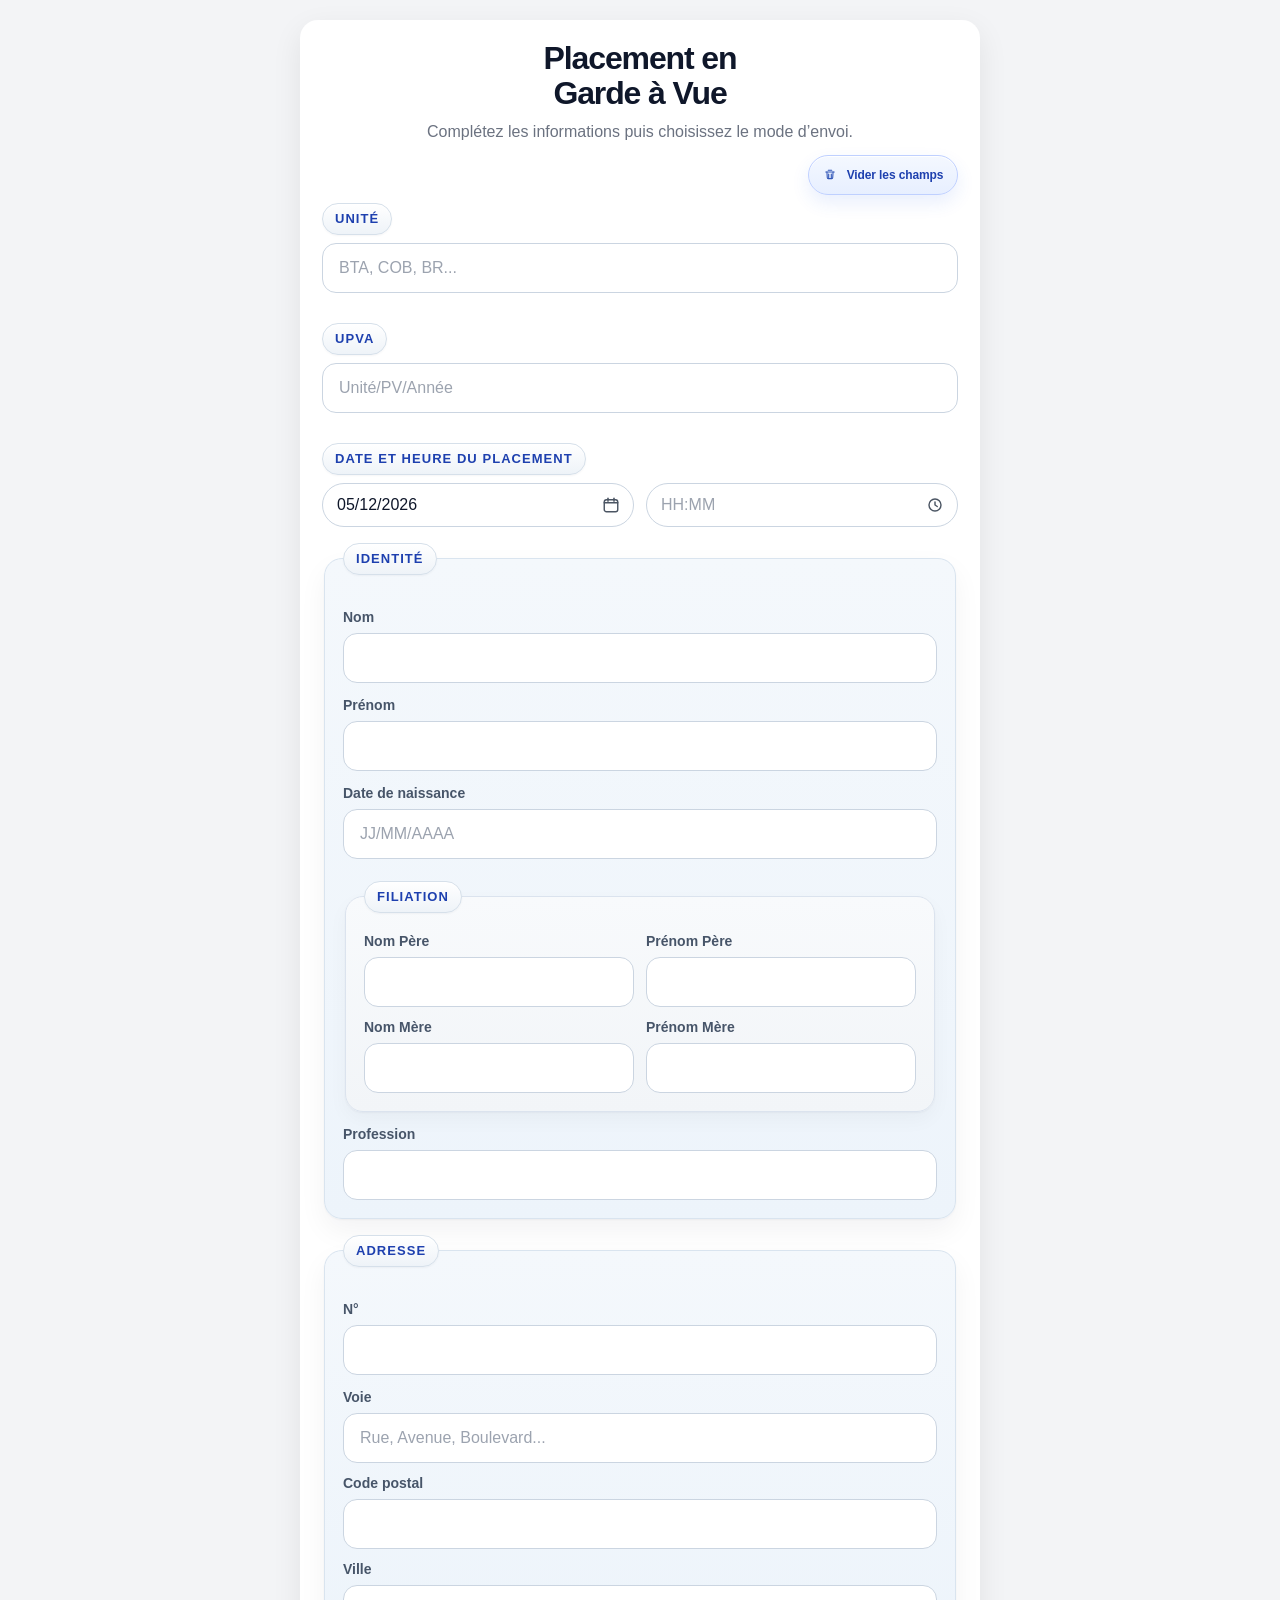
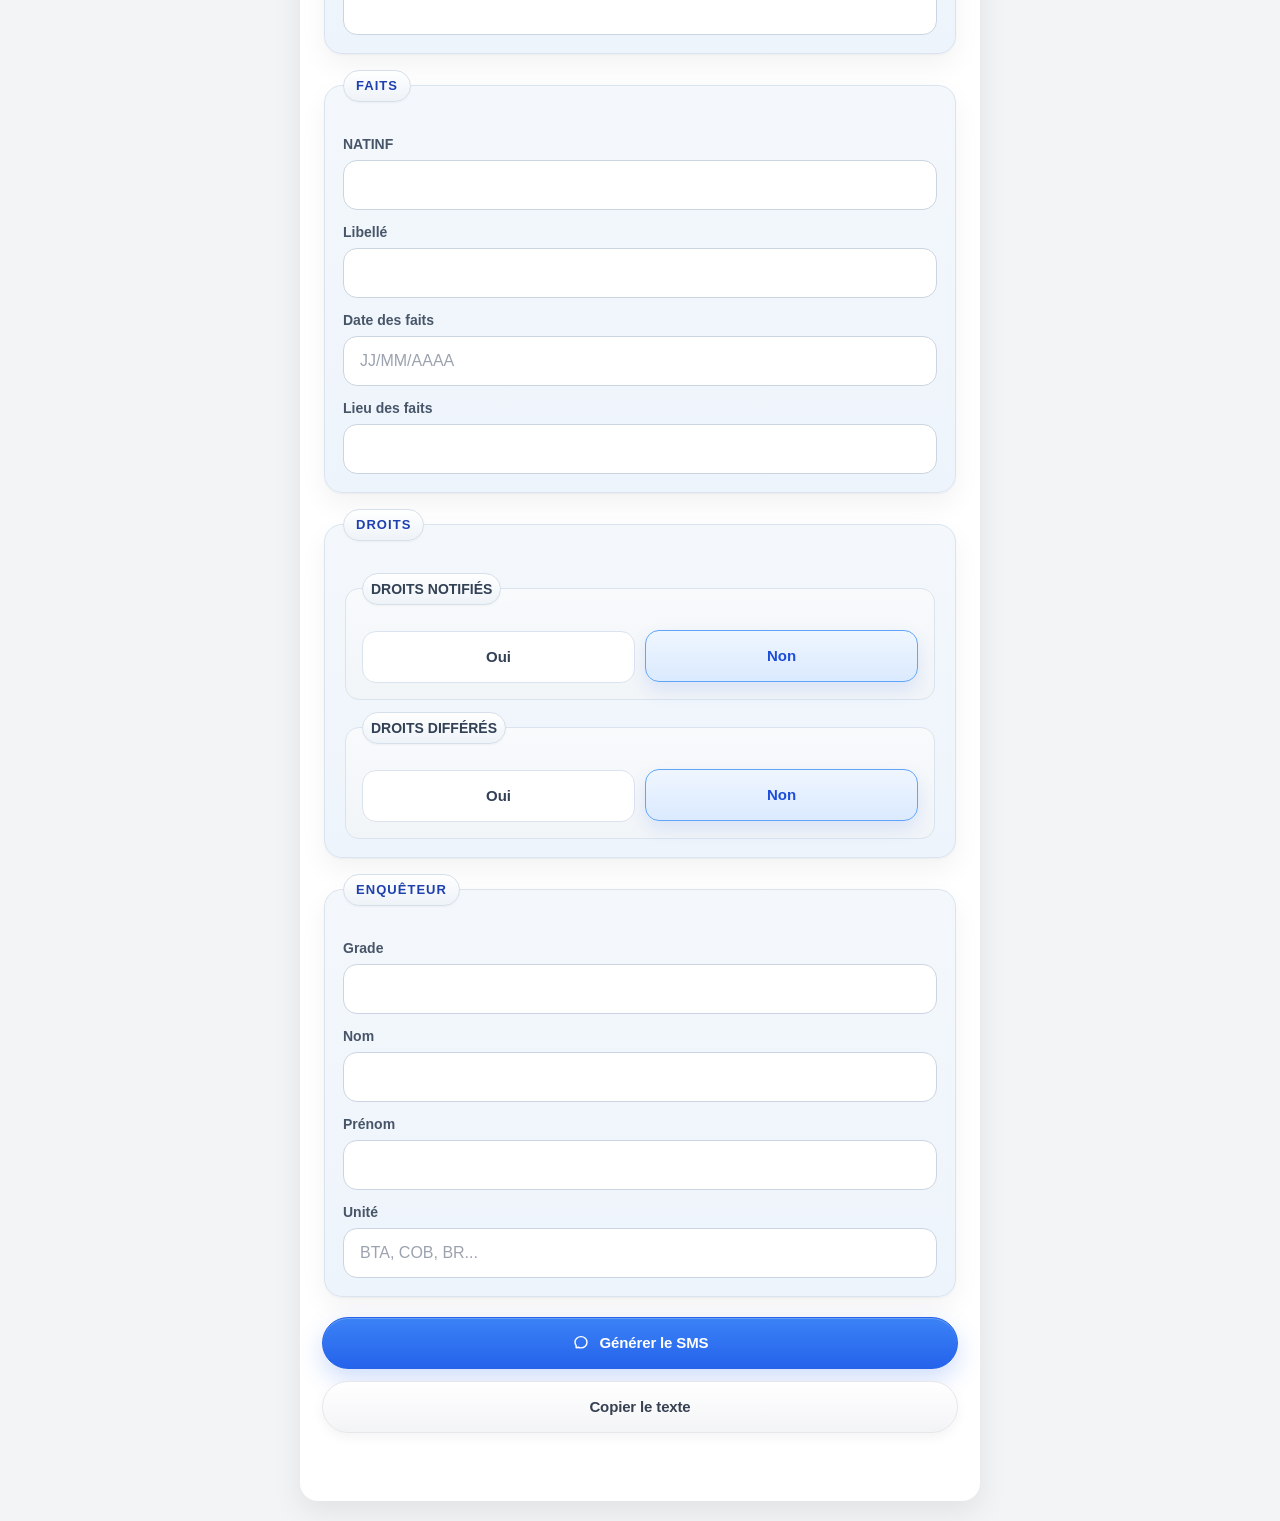
==== index.html @ 73f188ff "Update index.html" ====
<!DOCTYPE html>
<html lang="fr">
<head>
  <meta charset="UTF-8" />
  <meta name="viewport" content="width=device-width, initial-scale=1.0" />
  <title>Placement en Garde à vue</title>
  <meta name="theme-color" content="#edf4fb" />
  <meta name="apple-mobile-web-app-capable" content="yes" />
  <meta name="apple-mobile-web-app-status-bar-style" content="default" />
  <meta name="apple-mobile-web-app-title" content="SMS GAV" />
  <link rel="manifest" href="./manifest.webmanifest" />
  <link rel="apple-touch-icon" href="./apple-touch-icon.png" />
  <link rel="icon" type="image/png" sizes="192x192" href="./icon-192.png" />
  <link rel="icon" type="image/png" sizes="512x512" href="./icon-512.png" />
  <link rel="stylesheet" href="style.css" />
</head>
<body>
  <main class="app">
    <section class="card">
      <h1 class="titre-app">
        <span>Placement en</span>
        <span>Garde à Vue</span>
      </h1>
      <p class="intro">Complétez les informations puis choisissez le mode d’envoi.</p>
      <div class="barre-utilitaire">
        <button type="button" id="btnVider" class="btn btn-utilitaire">
          <span class="btn-icone" aria-hidden="true">
            <svg viewBox="0 0 24 24" focusable="false">
              <path d="M9 3.75h6" />
              <path d="M4.75 6.75h14.5" />
              <path d="M9.75 10.25v6.5" />
              <path d="M14.25 10.25v6.5" />
              <path d="M6.75 6.75l.6 10.05a1.5 1.5 0 0 0 1.5 1.41h6.3a1.5 1.5 0 0 0 1.5-1.41l.6-10.05" />
            </svg>
          </span>
          <span>Vider les champs</span>
        </button>
      </div>

      <form id="formulaire" class="formulaire" autocomplete="off">
        <div class="champ">
          <label for="unite" class="titre-bulle">Unité</label>
          <input id="unite" name="unite" type="text" class="champ-majuscule" placeholder="BTA, COB, BR..." autocomplete="off" autocorrect="off" autocapitalize="off" spellcheck="false" />
        </div>

        <div class="champ">
          <label for="upva" class="titre-bulle">UPVA</label>
          <input id="upva" name="upva" type="text" placeholder="Unité/PV/Année" maxlength="17" autocomplete="off" autocorrect="off" autocapitalize="off" spellcheck="false" />
        </div>

       <div class="champ">
  <label for="datePlacement" class="titre-bulle">Date et heure du placement</label>
  <div class="ligne-double ligne-placement">
    <div class="champ champ-placement">
      <div class="input-avec-icone">
        <input id="datePlacement" name="datePlacement" type="text" autocomplete="off" />
        <span class="input-icone" aria-hidden="true">
          <svg viewBox="0 0 24 24" focusable="false">
            <rect x="3" y="5" width="18" height="16" rx="3" />
            <path d="M8 3v4" />
            <path d="M16 3v4" />
            <path d="M3 9h18" />
          </svg>
        </span>
      </div>
    </div>

    <div class="champ champ-placement">
      <div class="input-avec-icone">
        <input id="heurePlacement" name="heurePlacement" type="text" autocomplete="off" inputmode="numeric" maxlength="5" placeholder="HH:MM" />
        <span class="input-icone" aria-hidden="true">
          <svg viewBox="0 0 24 24" focusable="false">
            <circle cx="12" cy="12" r="8" />
            <path d="M12 8v4l3 2" />
          </svg>
        </span>
      </div>
    </div>
  </div>
</div>

        <fieldset class="bloc">
          <legend>Identité</legend>
          <div class="champ">
            <label for="nom">Nom</label>
            <input id="nom" name="nom" type="text" class="champ-majuscule" autocomplete="off" autocorrect="off" autocapitalize="off" spellcheck="false" />
          </div>
          <div class="champ">
            <label for="prenom">Prénom</label>
            <input id="prenom" name="prenom" type="text" class="champ-capitalise" autocomplete="off" autocorrect="off" autocapitalize="off" spellcheck="false" />
          </div>
          <div class="champ">
            <label for="dateNaissance">Date de naissance</label>
            <input id="dateNaissance" name="dateNaissance" type="text" inputmode="numeric" placeholder="JJ/MM/AAAA" maxlength="10" autocomplete="off" autocorrect="off" autocapitalize="off" spellcheck="false" />
          </div>
          <fieldset class="sous-bloc">
            <legend>Filiation</legend>
            <div class="ligne-double">
              <div class="champ">
                <label for="nomPere">Nom Père</label>
                <input id="nomPere" name="nomPere" type="text" class="champ-majuscule" autocomplete="off" autocorrect="off" autocapitalize="off" spellcheck="false" />
              </div>
              <div class="champ">
                <label for="prenomPere">Prénom Père</label>
                <input id="prenomPere" name="prenomPere" type="text" class="champ-capitalise" autocomplete="off" autocorrect="off" autocapitalize="off" spellcheck="false" />
              </div>
            </div>
            <div class="ligne-double">
              <div class="champ">
                <label for="nomMere">Nom Mère</label>
                <input id="nomMere" name="nomMere" type="text" class="champ-majuscule" autocomplete="off" autocorrect="off" autocapitalize="off" spellcheck="false" />
              </div>
              <div class="champ">
                <label for="prenomMere">Prénom Mère</label>
                <input id="prenomMere" name="prenomMere" type="text" class="champ-capitalise" autocomplete="off" autocorrect="off" autocapitalize="off" spellcheck="false" />
              </div>
            </div>
          </fieldset>
          <div class="champ">
            <label for="profession">Profession</label>
            <input id="profession" name="profession" type="text" class="champ-capitalise" autocomplete="off" autocorrect="off" autocapitalize="off" spellcheck="false" />
          </div>
        </fieldset>

        <fieldset class="bloc">
          <legend>Adresse</legend>
          <div class="champ">
            <label for="numeroAdresse">N°</label>
            <input id="numeroAdresse" name="numeroAdresse" type="text" inputmode="text" autocomplete="off" autocorrect="off" autocapitalize="off" spellcheck="false" />
          </div>
          <div class="champ">
            <label for="rueAdresse">Voie</label>
            <input id="rueAdresse" name="rueAdresse" type="text" class="champ-capitalise" placeholder="Rue, Avenue, Boulevard..." autocomplete="off" autocorrect="off" autocapitalize="off" spellcheck="false" />
          </div>
          <div class="ligne-double ligne-adresse-courte">
            <div class="champ">
              <label for="codePostal">Code postal</label>
              <input id="codePostal" name="codePostal" type="text" inputmode="numeric" pattern="[0-9]*" maxlength="5" autocomplete="off" autocorrect="off" autocapitalize="off" spellcheck="false" />
            </div>
            <div class="champ">
              <label for="ville">Ville</label>
              <input id="ville" name="ville" type="text" class="champ-majuscule" autocomplete="off" autocorrect="off" autocapitalize="off" spellcheck="false" />
            </div>
          </div>
        </fieldset>

        <fieldset class="bloc">
          <legend>Faits</legend>
          <div class="champ champ-plein">
            <label for="natinf">NATINF</label>
            <input id="natinf" name="natinf" type="text" autocomplete="off" autocorrect="off" autocapitalize="off" spellcheck="false" />
          </div>
          <div class="champ champ-plein">
            <label for="libelle">Libellé</label>
            <input id="libelle" name="libelle" type="text" class="champ-majuscule" autocomplete="off" autocorrect="off" autocapitalize="off" spellcheck="false" />
          </div>
          <div class="champ champ-plein">
            <label for="dateFaits">Date des faits</label>
            <input id="dateFaits" name="dateFaits" type="text" inputmode="numeric" placeholder="JJ/MM/AAAA" maxlength="10" autocomplete="off" autocorrect="off" autocapitalize="off" spellcheck="false" />
          </div>
          <div class="champ champ-plein">
            <label for="lieuFaits">Lieu des faits</label>
            <input id="lieuFaits" name="lieuFaits" type="text" class="champ-capitalise" autocomplete="off" autocorrect="off" autocapitalize="off" spellcheck="false" />
          </div>
        </fieldset>

        <fieldset class="bloc">
          <legend>Droits</legend>
          <fieldset class="ligne-radio radio-cartes">
            <legend>Droits notifiés</legend>
            <div class="radio-options">
              <input type="radio" id="droitsNotifiesOui" name="droitsNotifies" value="Oui" />
              <label for="droitsNotifiesOui">Oui</label>
              <input type="radio" id="droitsNotifiesNon" name="droitsNotifies" value="Non" checked />
              <label for="droitsNotifiesNon">Non</label>
            </div>
          </fieldset>
          <div id="blocDroitsDifferes" hidden>
            <fieldset class="ligne-radio radio-cartes">
              <legend>Droits différés</legend>
              <div class="radio-options">
                <input type="radio" id="droitsDifferesOui" name="droitsDifferes" value="Oui" />
                <label for="droitsDifferesOui">Oui</label>
                <input type="radio" id="droitsDifferesNon" name="droitsDifferes" value="Non" checked />
                <label for="droitsDifferesNon">Non</label>
              </div>
            </fieldset>
          </div>
          <div id="detailsDroits" class="details-conditionnels" hidden>
            <fieldset class="ligne-radio radio-cartes">
              <legend>Droit au silence</legend>
              <div class="radio-options">
                <input type="radio" id="droitSilenceOui" name="droitSilence" value="Oui" />
                <label for="droitSilenceOui">Oui</label>
                <input type="radio" id="droitSilenceNon" name="droitSilence" value="Non" checked />
                <label for="droitSilenceNon">Non</label>
              </div>
            </fieldset>
            <fieldset class="ligne-radio radio-cartes">
              <legend>Médecin</legend>
              <div class="radio-options">
                <input type="radio" id="medecinOui" name="medecin" value="Oui" />
                <label for="medecinOui">Oui</label>
                <input type="radio" id="medecinNon" name="medecin" value="Non" checked />
                <label for="medecinNon">Non</label>
              </div>
            </fieldset>
            <fieldset class="ligne-radio radio-cartes">
              <legend>Avocat</legend>
              <div class="radio-options">
                <input type="radio" id="avocatOui" name="avocat" value="Oui" />
                <label for="avocatOui">Oui</label>
                <input type="radio" id="avocatNon" name="avocat" value="Non" checked />
                <label for="avocatNon">Non</label>
              </div>
            </fieldset>
            <fieldset class="ligne-radio radio-cartes">
              <legend>Famille</legend>
              <div class="radio-options">
                <input type="radio" id="familleOui" name="famille" value="Oui" />
                <label for="familleOui">Oui</label>
                <input type="radio" id="familleNon" name="famille" value="Non" checked />
                <label for="familleNon">Non</label>
              </div>
            </fieldset>
            <fieldset class="ligne-radio radio-cartes">
              <legend>Employeur</legend>
              <div class="radio-options">
                <input type="radio" id="employeurOui" name="employeur" value="Oui" />
                <label for="employeurOui">Oui</label>
                <input type="radio" id="employeurNon" name="employeur" value="Non" checked />
                <label for="employeurNon">Non</label>
              </div>
            </fieldset>
          </div>
        </fieldset>

        <fieldset class="bloc">
          <legend>Enquêteur</legend>
          <div class="champ">
            <label for="enqueteurGrade">Grade</label>
            <input id="enqueteurGrade" name="enqueteurGrade" type="text" class="champ-capitalise" autocomplete="off" autocorrect="off" autocapitalize="off" spellcheck="false" />
          </div>
          <div class="champ">
            <label for="enqueteurNom">Nom</label>
            <input id="enqueteurNom" name="enqueteurNom" type="text" class="champ-majuscule" autocomplete="off" autocorrect="off" autocapitalize="off" spellcheck="false" />
          </div>
          <div class="champ">
            <label for="enqueteurPrenom">Prénom</label>
            <input id="enqueteurPrenom" name="enqueteurPrenom" type="text" class="champ-capitalise" autocomplete="off" autocorrect="off" autocapitalize="off" spellcheck="false" />
          </div>
          <div class="champ">
            <label for="enqueteurUnite">Unité</label>
            <input id="enqueteurUnite" name="enqueteurUnite" type="text" class="champ-majuscule" placeholder="BTA, COB, BR..." autocomplete="off" autocorrect="off" autocapitalize="off" spellcheck="false" />
          </div>
        </fieldset>

        <div class="actions actions-centrees">
          <button type="button" id="btnSMS" class="btn btn-principal">
            <span class="btn-icone" aria-hidden="true">
              <svg viewBox="0 0 24 24" focusable="false">
                <path d="M6 18.5c-.28 0-.5-.22-.5-.5v-2.6A7.47 7.47 0 0 1 4 11c0-4.14 3.58-7.5 8-7.5s8 3.36 8 7.5-3.58 7.5-8 7.5c-1.33 0-2.58-.3-3.68-.84l-2.1.72c-.07.02-.15.04-.22.04Z" />
              </svg>
            </span>
            <span>Générer le SMS</span>
          </button>
          <button type="button" id="btnCopier" class="btn btn-tertiaire">Copier le texte</button>
        </div>

        <p id="retour" class="retour" aria-live="polite"></p>
      </form>
    </section>
  </main>
  <script src="script.js"></script>
  <script>
    if ("serviceWorker" in navigator) {
      window.addEventListener("load", () => {
        navigator.serviceWorker.register("./sw.js").catch((erreur) => {
          console.error("Échec d’enregistrement du service worker :", erreur);
        });
      });
    }
  </script>
</body>
</html>
---- style.css ----
* {
  box-sizing: border-box;
}

[hidden] {
  display: none !important;
}

body {
  margin: 0;
  font-family: -apple-system, BlinkMacSystemFont, "Segoe UI", Roboto, Arial, sans-serif;
  background: #f3f4f6;
  color: #1f2937;
}

.app {
  min-height: 100vh;
  padding: 20px;
}

.card {
  width: 100%;
  max-width: 680px;
  margin: 0 auto;
  background: #ffffff;
  border-radius: 18px;
  padding: 22px;
  box-shadow: 0 10px 30px rgba(0, 0, 0, 0.08);
}

h1 {
  margin: 0;
}

.titre-app {
  margin: 0 0 12px 0;
  text-align: center;
  line-height: 1.04;
  letter-spacing: -0.035em;
  color: #0f172a;
  text-wrap: balance;
}

.titre-app span {
  display: block;
  font-size: 32px;
  font-weight: 800;
  color: #0f172a;
  letter-spacing: -0.035em;
}

.titre-app span + span {
  margin-top: 2px;
}

.intro {
  margin: 0 0 18px 0;
  text-align: center;
  color: #6b7280;
  font-size: 16px;
}

.barre-utilitaire {
  display: flex;
  justify-content: flex-end;
  margin: -4px 0 8px 0;
}

.formulaire {
  display: flex;
  flex-direction: column;
  gap: 16px;
}

.bloc,
.sous-bloc,
.ligne-radio {
  border-radius: 18px;
  padding: 20px 18px 18px 18px;
}

.bloc {
  border: 1px solid #d9e4ef;
  background: linear-gradient(180deg, #f4f8fc 0%, #edf4fb 100%);
  box-shadow:
    0 1px 2px rgba(15, 23, 42, 0.04),
    0 12px 28px rgba(15, 23, 42, 0.05);
}

.sous-bloc {
  margin-top: 22px;
  border: 1px solid #dbe3ee;
  background: linear-gradient(180deg, #f8fafc 0%, #f2f5f8 100%);
  box-shadow:
    0 1px 2px rgba(15, 23, 42, 0.04),
    0 8px 20px rgba(15, 23, 42, 0.035);
}

.ligne-radio {
  margin-top: 12px;
  padding: 14px 16px 16px 16px;
  border: 1px solid #dbe3ee;
  background: linear-gradient(180deg, #f8fafc 0%, #f2f5f8 100%);
  border-radius: 14px;
  box-shadow: none;
}

.bloc > legend,
.sous-bloc > legend,
.ligne-radio > legend,
.titre-bulle {
  display: inline-flex;
  align-items: center;
  width: fit-content;
  max-width: 100%;
  min-height: 32px;
  padding: 0 12px;
  border-radius: 999px;
  border: 1px solid #d6e0ea;
  background: linear-gradient(180deg, #ffffff 0%, #eef3f8 100%);
  box-shadow:
    0 1px 2px rgba(15, 23, 42, 0.04),
    inset 0 1px 0 rgba(255, 255, 255, 0.95);
  font-size: 13px;
  font-weight: 800;
  letter-spacing: 0.08em;
  text-transform: uppercase;
  color: #1e40af;
}

.ligne-radio > legend {
  font-weight: 700;
  padding: 0 8px;
  color: #334155;
  font-size: 14px;
  letter-spacing: 0;
}

.champ {
  display: flex;
  flex-direction: column;
  gap: 8px;
  margin-top: 14px;
}

.champ:first-child {
  margin-top: 0;
}

.ligne-double {
  display: grid;
  grid-template-columns: 1fr 1fr;
  gap: 12px;
  margin-top: 12px;
}

.ligne-double:first-of-type {
  margin-top: 0;
}

.ligne-double .champ {
  margin-top: 0;
}

.ligne-faits-courts,
.ligne-adresse-courte {
  margin-top: 0;
}

label {
  font-weight: 600;
  font-size: 14px;
  color: #475569;
}

input,
textarea {
  width: 100%;
  border: 1px solid #cbd5e1;
  border-radius: 14px;
  padding: 15px 16px;
  font-size: 16px;
  background: #ffffff;
  color: #0f172a;
  transition: border-color 0.2s ease, box-shadow 0.2s ease, background 0.2s ease;
}

input::placeholder,
textarea::placeholder {
  color: #9ca3af;
  opacity: 1;
}

.champ-majuscule {
  text-transform: uppercase;
}

.champ-capitalise {
  text-transform: none;
}

input:focus,
textarea:focus {
  outline: none;
  border-color: #2563eb;
  background: #ffffff;
  box-shadow: 0 0 0 4px rgba(37, 99, 235, 0.12);
}

textarea {
  resize: vertical;
  min-height: 140px;
}

.radio-options {
  display: grid;
  grid-template-columns: 1fr 1fr;
  gap: 10px;
  margin-top: 12px;
}

.radio-cartes input[type="radio"] {
  position: absolute;
  opacity: 0;
  pointer-events: none;
}

.radio-cartes label {
  display: flex;
  align-items: center;
  justify-content: center;
  min-height: 52px;
  margin: 0;
  padding: 12px 14px;
  border-radius: 14px;
  background: #ffffff;
  border: 1px solid #dbe3ee;
  font-weight: 700;
  font-size: 15px;
  color: #334155;
  cursor: pointer;
  text-align: center;
  transition: transform 0.15s ease, background 0.2s ease, border-color 0.2s ease, box-shadow 0.2s ease, color 0.2s ease;
}

.radio-cartes label:hover {
  background: #f1f5f9;
  border-color: #cbd5e1;
}

.radio-cartes input[type="radio"]:focus + label {
  outline: none;
  box-shadow: 0 0 0 4px rgba(37, 99, 235, 0.12);
  border-color: #2563eb;
}

.radio-cartes input[type="radio"]:checked + label {
  background: linear-gradient(180deg, #eff6ff 0%, #dbeafe 100%);
  border-color: #60a5fa;
  color: #1d4ed8;
  box-shadow: 0 8px 18px rgba(37, 99, 235, 0.12);
  transform: translateY(-1px);
}

.details-conditionnels {
  margin-top: 12px;
  display: flex;
  flex-direction: column;
  gap: 12px;
}

.actions {
  display: flex;
  flex-direction: column;
  gap: 12px;
  margin-top: 4px;
}

.actions-centrees {
  align-items: stretch;
}

.actions-centrees .btn {
  width: 100%;
}

@media (min-width: 640px) {
  .actions {
    display: flex;
    flex-direction: column;
    gap: 12px;
    align-items: stretch;
  }
}

.btn {
  width: 100%;
  min-height: 52px;
  border-radius: 999px;
  padding: 14px 20px;
  font-size: 15px;
  font-weight: 700;
  letter-spacing: -0.01em;
  cursor: pointer;
  border: 1px solid transparent;
  display: inline-flex;
  align-items: center;
  justify-content: center;
  gap: 10px;
  transition: transform 0.16s ease, box-shadow 0.2s ease, background 0.2s ease, border-color 0.2s ease, color 0.2s ease;
}

.btn:hover {
  transform: translateY(-1px);
}

.btn:active {
  transform: translateY(0);
}

.btn-principal {
  color: #ffffff;
  background: linear-gradient(180deg, #3b82f6 0%, #2563eb 100%);
  border-color: #2563eb;
  box-shadow:
    0 10px 24px rgba(37, 99, 235, 0.22),
    inset 0 1px 0 rgba(255, 255, 255, 0.22);
}

.btn-principal:hover {
  background: linear-gradient(180deg, #4f8ff7 0%, #1d4ed8 100%);
}

.btn-secondaire {
  color: #1e3a8a;
  background: linear-gradient(180deg, #f8fbff 0%, #eef4ff 100%);
  border-color: #c7d2fe;
  box-shadow:
    0 6px 16px rgba(30, 58, 138, 0.08),
    inset 0 1px 0 rgba(255, 255, 255, 0.8);
}

.btn-secondaire:hover {
  background: linear-gradient(180deg, #f1f6ff 0%, #e6efff 100%);
  border-color: #a5b4fc;
}

.btn-tertiaire {
  color: #374151;
  background: linear-gradient(180deg, #ffffff 0%, #f3f4f6 100%);
  border-color: #e5e7eb;
  box-shadow:
    0 4px 12px rgba(15, 23, 42, 0.05),
    inset 0 1px 0 rgba(255, 255, 255, 0.9);
}

.btn-tertiaire:hover {
  background: linear-gradient(180deg, #ffffff 0%, #eceff3 100%);
  border-color: #d1d5db;
}

.btn-utilitaire {
  width: auto;
  min-width: 150px;
  min-height: 40px;
  padding: 8px 12px;
  white-space: nowrap;
  font-size: 12px;
  font-weight: 700;
  letter-spacing: -0.01em;
  color: #1e40af;
  background: linear-gradient(180deg, #f4f8ff 0%, #e7efff 100%);
  border-color: #bfd0ff;
  box-shadow:
    0 8px 18px rgba(37, 99, 235, 0.10),
    inset 0 1px 0 rgba(255, 255, 255, 0.90);
}

.btn-utilitaire:hover {
  background: linear-gradient(180deg, #eef5ff 0%, #dbeafe 100%);
  border-color: #93c5fd;
  color: #1d4ed8;
}

.btn-utilitaire:active {
  background: linear-gradient(180deg, #e8f0ff 0%, #d7e8ff 100%);
  border-color: #7fb0f8;
  box-shadow:
    0 4px 10px rgba(37, 99, 235, 0.10),
    inset 0 1px 0 rgba(255, 255, 255, 0.75);
}

.btn-utilitaire .btn-icone {
  width: 14px;
  height: 14px;
  flex: 0 0 14px;
  color: #3156b8;
}

.btn-utilitaire .btn-icone svg {
  width: 14px;
  height: 14px;
  stroke-width: 1.85;
}

.btn:focus-visible {
  outline: none;
  box-shadow:
    0 0 0 4px rgba(37, 99, 235, 0.14),
    0 10px 24px rgba(37, 99, 235, 0.12);
}

.btn-icone {
  width: 18px;
  height: 18px;
  display: inline-flex;
  align-items: center;
  justify-content: center;
  flex: 0 0 18px;
}

.btn-icone svg {
  width: 18px;
  height: 18px;
  display: block;
  fill: none;
  stroke: currentColor;
  stroke-width: 1.9;
  stroke-linecap: round;
  stroke-linejoin: round;
}

.retour {
  margin: 10px 0 0 0;
  min-height: 20px;
  font-size: 14px;
  color: #2563eb;
  text-align: center;
}

@media (max-width: 640px) {
  .ligne-double {
    grid-template-columns: 1fr;
  }

  .titre-app span {
    font-size: 28px;
  }

  .barre-utilitaire {
    justify-content: stretch;
    margin: -4px 0 20px 0;
  }
}

@media (max-width: 520px) {
  .radio-options {
    grid-template-columns: 1fr;
  }
}

.ligne-placement {
  display: grid;
  grid-template-columns: 1fr 1fr;
  gap: 12px;
  margin-top: 0;
}

.champ-placement {
  margin-top: 0;
  width: 100%;
}

.champ-placement input {
  width: 100%;
  border-radius: 999px;
  padding: 12px 14px;
  min-height: 44px;
  font-family: inherit;
  font-size: 16px;
  color: #0f172a;
}

.input-avec-icone {
  position: relative;
}

.input-avec-icone input {
  padding-right: 42px;
  padding-left: 14px;
}

.input-icone {
  position: absolute;
  right: 14px;
  top: 50%;
  transform: translateY(-50%);
  width: 18px;
  height: 18px;
  display: inline-flex;
  align-items: center;
  justify-content: center;
  pointer-events: none;
  color: #4b5563;
}

.input-icone svg {
  width: 18px;
  height: 18px;
  display: block;
  fill: none;
  stroke: currentColor;
  stroke-width: 1.9;
  stroke-linecap: round;
  stroke-linejoin: round;
}

#heurePlacement::-webkit-calendar-picker-indicator {
  opacity: 0;
  display: none;
}

#heurePlacement::-webkit-inner-spin-button {
  display: none;
}

#heurePlacement {
  appearance: none;
  -webkit-appearance: none;
  padding-right: 12px;
  font-family: inherit;
  font-size: 16px;
  color: #0f172a;
}

.champ-plein {
  width: 100%;
}

.champ-plein input {
  width: 100%;
  box-sizing: border-box;
}

.champ-plein label {
  display: block;
}

.ligne-adresse-courte {
  display: grid;
  grid-template-columns: 1fr;
  gap: 12px;
  margin-top: 12px;
}

.ligne-adresse-courte .champ {
  width: 100%;
  margin-top: 0;
}

.ligne-adresse-courte .champ input {
  width: 100%;
}
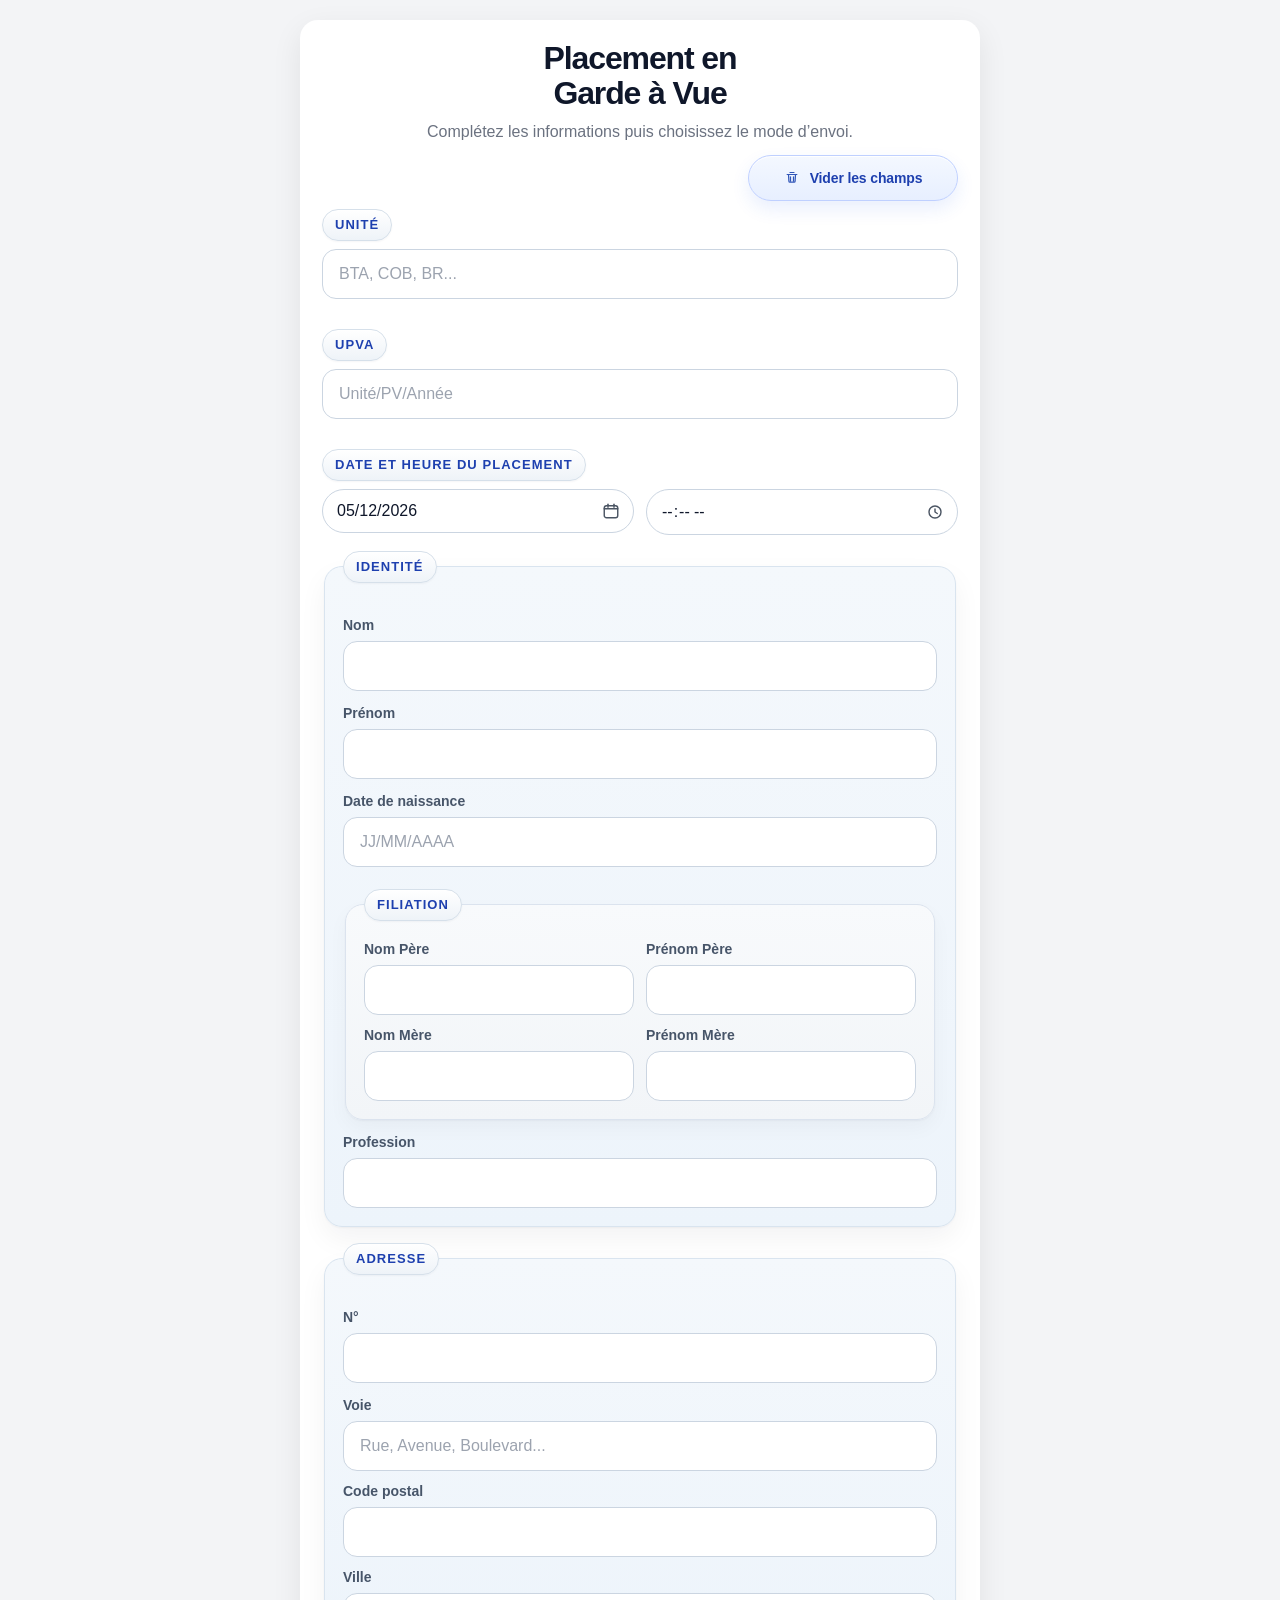
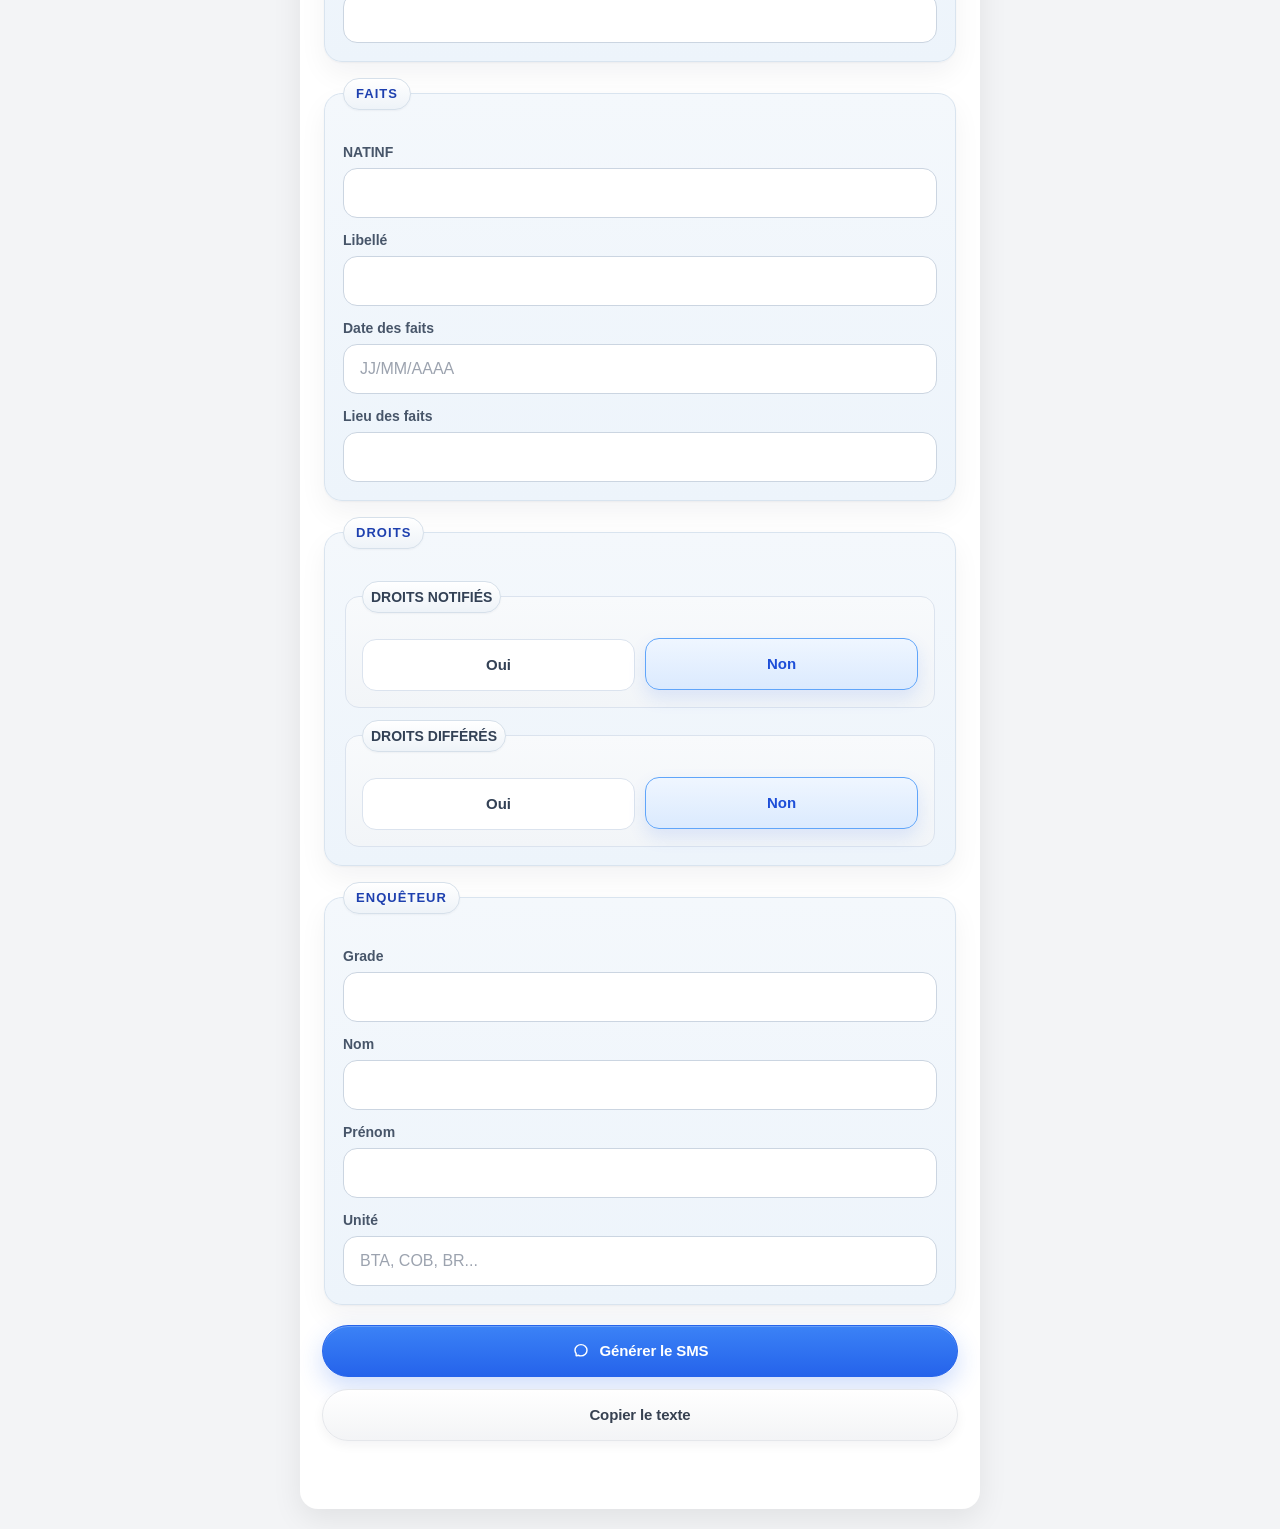
==== commit a52eb531: "Update index.html" ====
--- a/index.html
+++ b/index.html
@@ -67,7 +67,7 @@
 
     <div class="champ champ-placement">
       <div class="input-avec-icone">
-        <input id="heurePlacement" name="heurePlacement" type="text" autocomplete="off" inputmode="numeric" maxlength="5" placeholder="HH:MM" />
+        <input id="heurePlacement" name="heurePlacement" type="time" autocomplete="off" />
         <span class="input-icone" aria-hidden="true">
           <svg viewBox="0 0 24 24" focusable="false">
             <circle cx="12" cy="12" r="8" />
@@ -282,4 +282,4 @@
     }
   </script>
 </body>
-</html>
+</html>
--- a/style.css
+++ b/style.css
@@ -361,11 +361,11 @@
 
 .btn-utilitaire {
   width: auto;
-  min-width: 150px;
-  min-height: 40px;
-  padding: 8px 12px;
+  min-width: 210px;
+  min-height: 46px;
+  padding: 12px 20px;
   white-space: nowrap;
-  font-size: 12px;
+  font-size: 14px;
   font-weight: 700;
   letter-spacing: -0.01em;
   color: #1e40af;
@@ -391,15 +391,15 @@
 }
 
 .btn-utilitaire .btn-icone {
-  width: 14px;
-  height: 14px;
-  flex: 0 0 14px;
+  width: 16px;
+  height: 16px;
+  flex: 0 0 16px;
   color: #3156b8;
 }
 
 .btn-utilitaire .btn-icone svg {
-  width: 14px;
-  height: 14px;
+  width: 16px;
+  height: 16px;
   stroke-width: 1.85;
 }
 
@@ -449,7 +449,13 @@
 
   .barre-utilitaire {
     justify-content: stretch;
-    margin: -4px 0 20px 0;
+    margin: -2px 0 4px 0;
+  }
+
+  .btn-utilitaire {
+    width: 100%;
+    min-height: 46px;
+    font-size: 14px;
   }
 }
 
@@ -560,4 +566,37 @@
 
 .ligne-adresse-courte .champ input {
   width: 100%;
+}
+
+.input-avec-icone {
+  position: relative;
+}
+
+.input-avec-icone input {
+  padding-right: 42px;
+}
+
+.input-icone {
+  position: absolute;
+  right: 14px;
+  top: 50%;
+  transform: translateY(-50%);
+  width: 18px;
+  height: 18px;
+  display: inline-flex;
+  align-items: center;
+  justify-content: center;
+  pointer-events: none;
+  color: #4b5563;
+}
+
+.input-icone svg {
+  width: 18px;
+  height: 18px;
+  display: block;
+  fill: none;
+  stroke: currentColor;
+  stroke-width: 1.9;
+  stroke-linecap: round;
+  stroke-linejoin: round;
 }
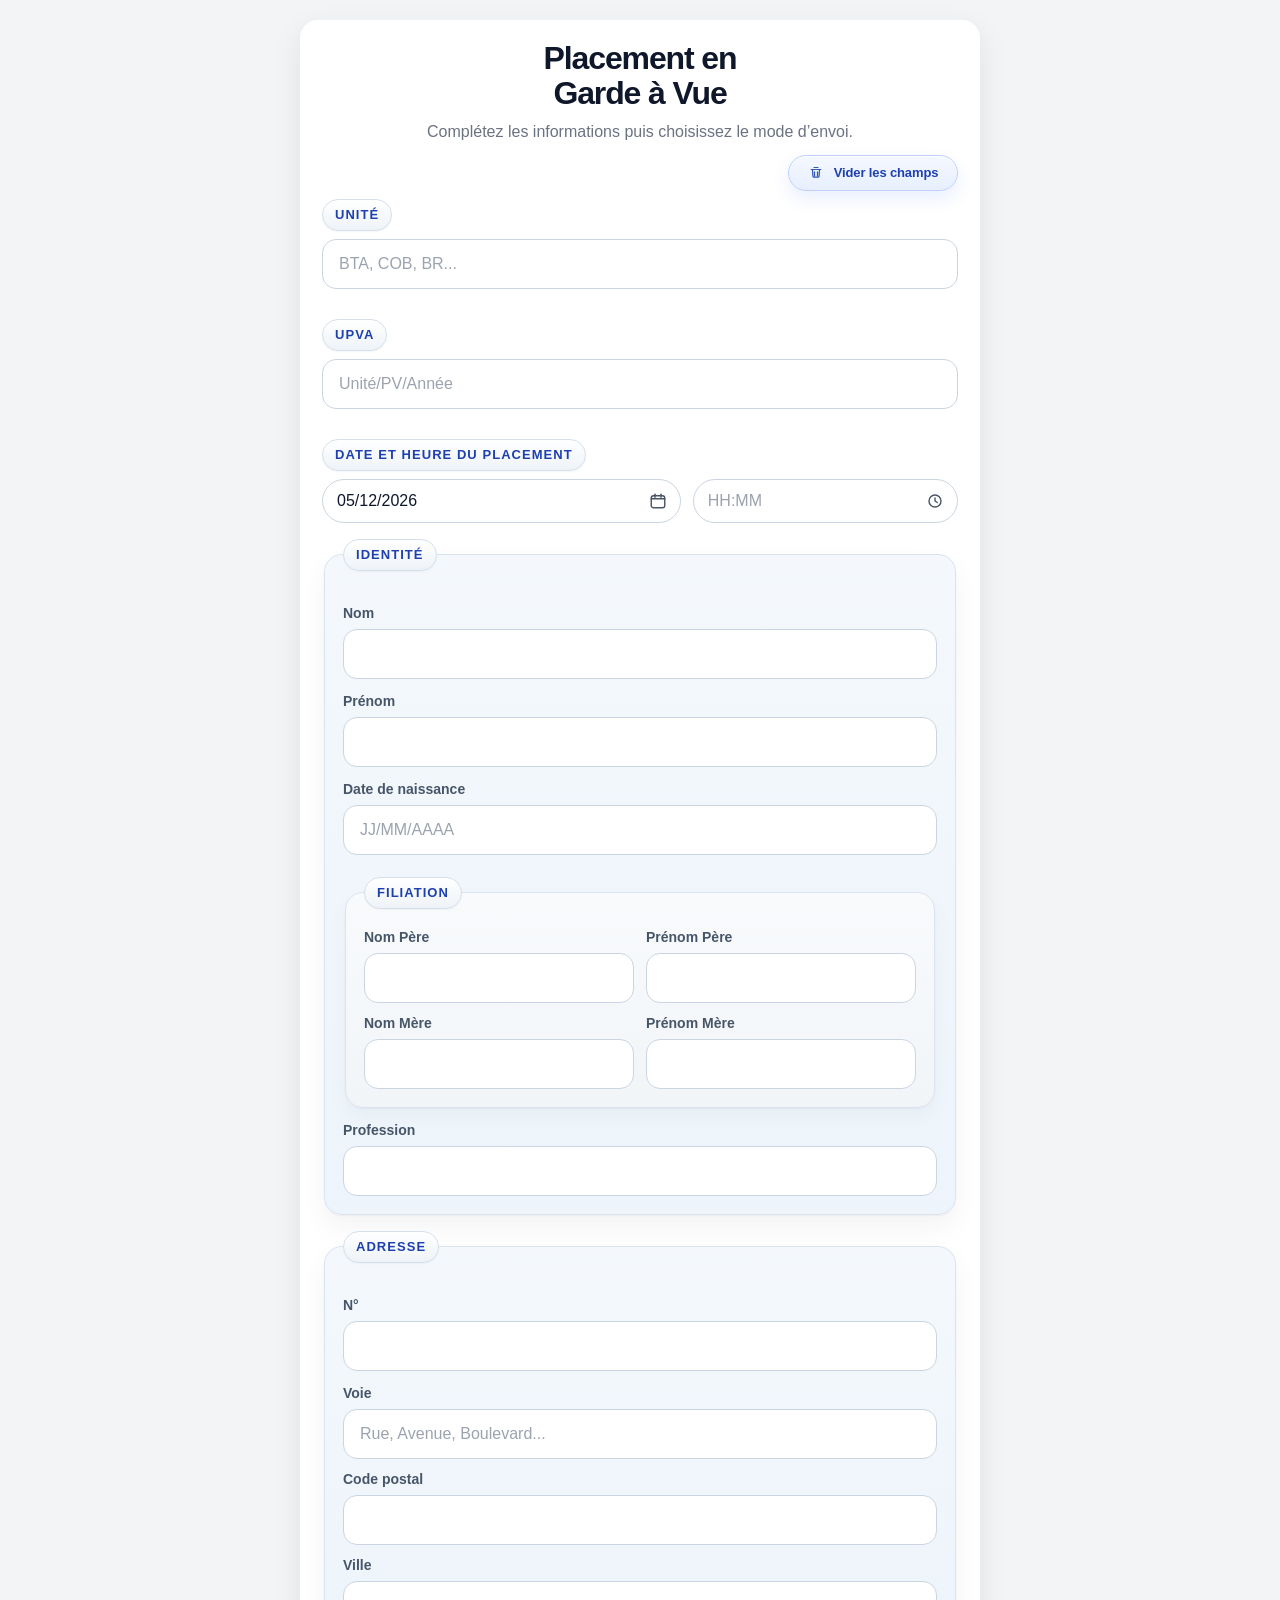
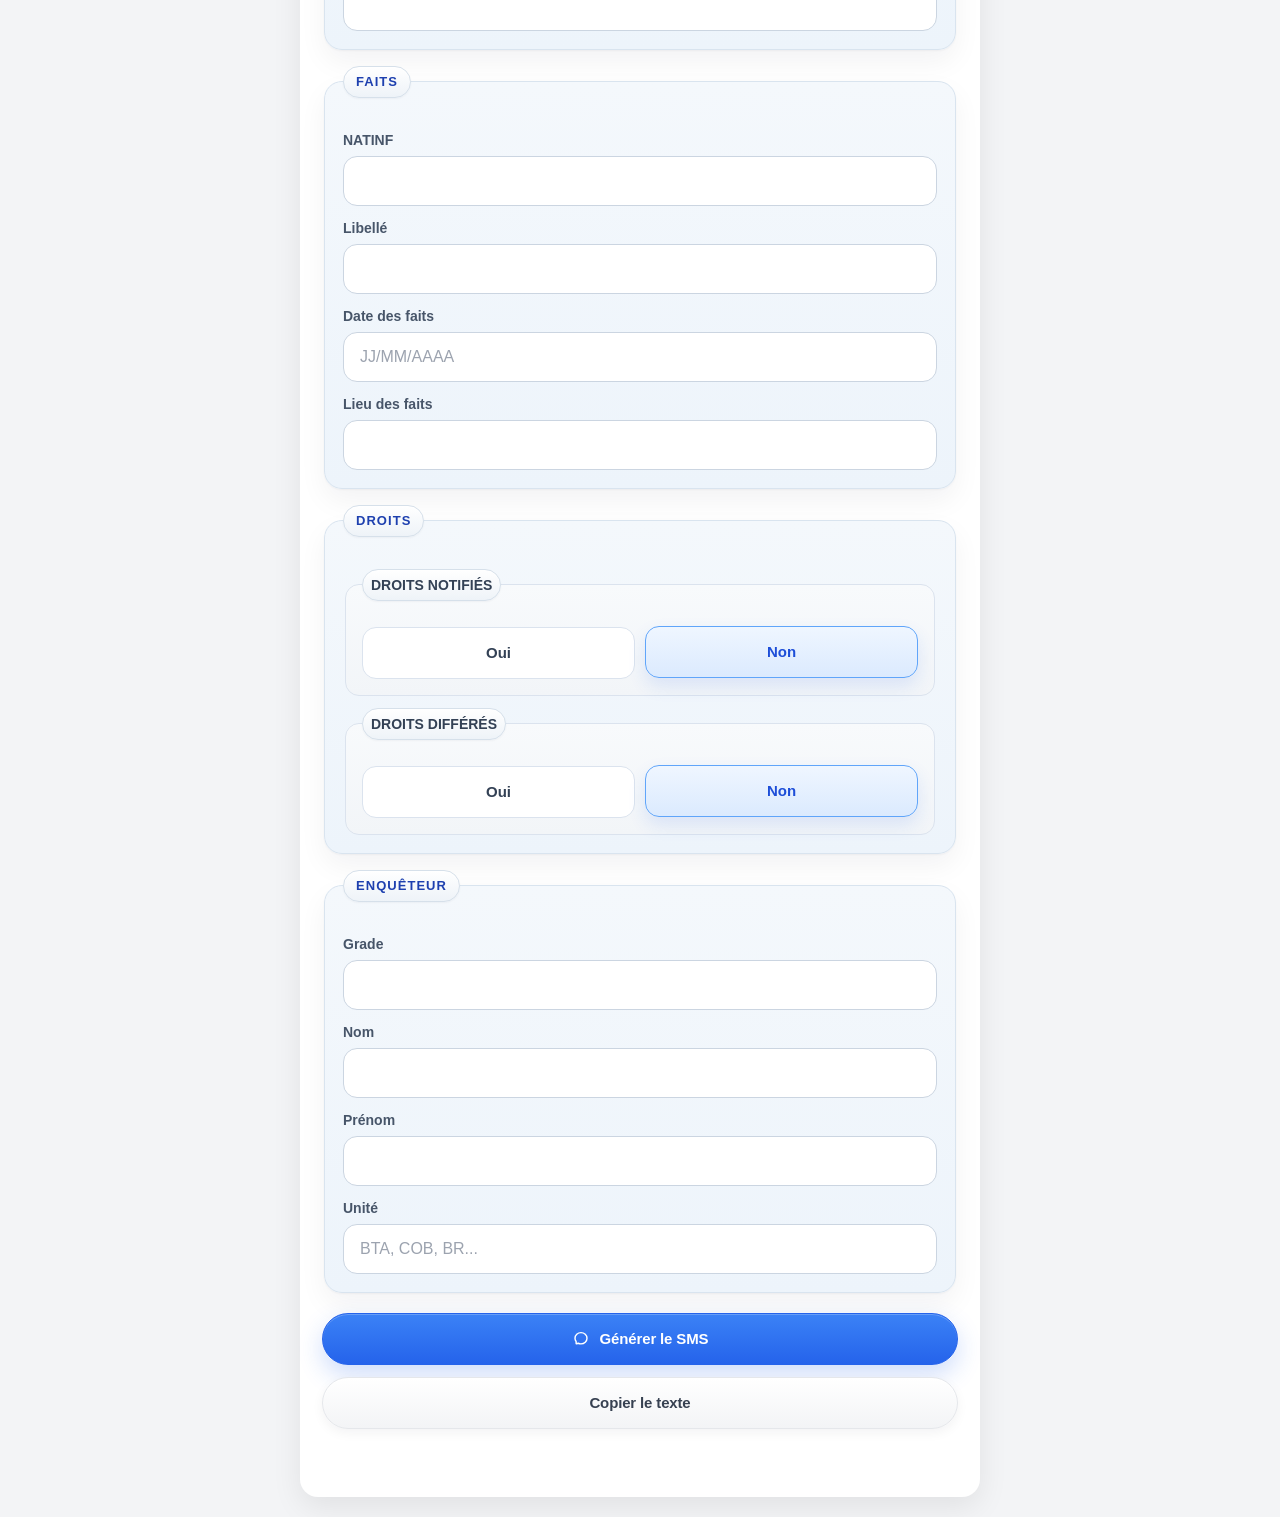
==== commit e5ab7687: "Update index.html" ====
--- a/index.html
+++ b/index.html
@@ -67,7 +67,7 @@
 
     <div class="champ champ-placement">
       <div class="input-avec-icone">
-        <input id="heurePlacement" name="heurePlacement" type="time" autocomplete="off" />
+        <input id="heurePlacement" name="heurePlacement" type="text" inputmode="numeric" placeholder="HH:MM" maxlength="5" autocomplete="off" />
         <span class="input-icone" aria-hidden="true">
           <svg viewBox="0 0 24 24" focusable="false">
             <circle cx="12" cy="12" r="8" />
--- a/style.css
+++ b/style.css
@@ -361,11 +361,11 @@
 
 .btn-utilitaire {
   width: auto;
-  min-width: 210px;
-  min-height: 46px;
-  padding: 12px 20px;
+  min-width: 170px;
+  min-height: 36px;
+  padding: 8px 14px;
   white-space: nowrap;
-  font-size: 14px;
+  font-size: 13px;
   font-weight: 700;
   letter-spacing: -0.01em;
   color: #1e40af;
@@ -448,9 +448,10 @@
   }
 
   .barre-utilitaire {
-    justify-content: stretch;
-    margin: -2px 0 4px 0;
-  }
+  display: flex;
+  justify-content: flex-end;
+  margin: -4px 0 18px 0;
+}
 
   .btn-utilitaire {
     width: 100%;
@@ -467,7 +468,7 @@
 
 .ligne-placement {
   display: grid;
-  grid-template-columns: 1fr 1fr;
+  grid-template-columns: 1.15fr 0.85fr;
   gap: 12px;
   margin-top: 0;
 }
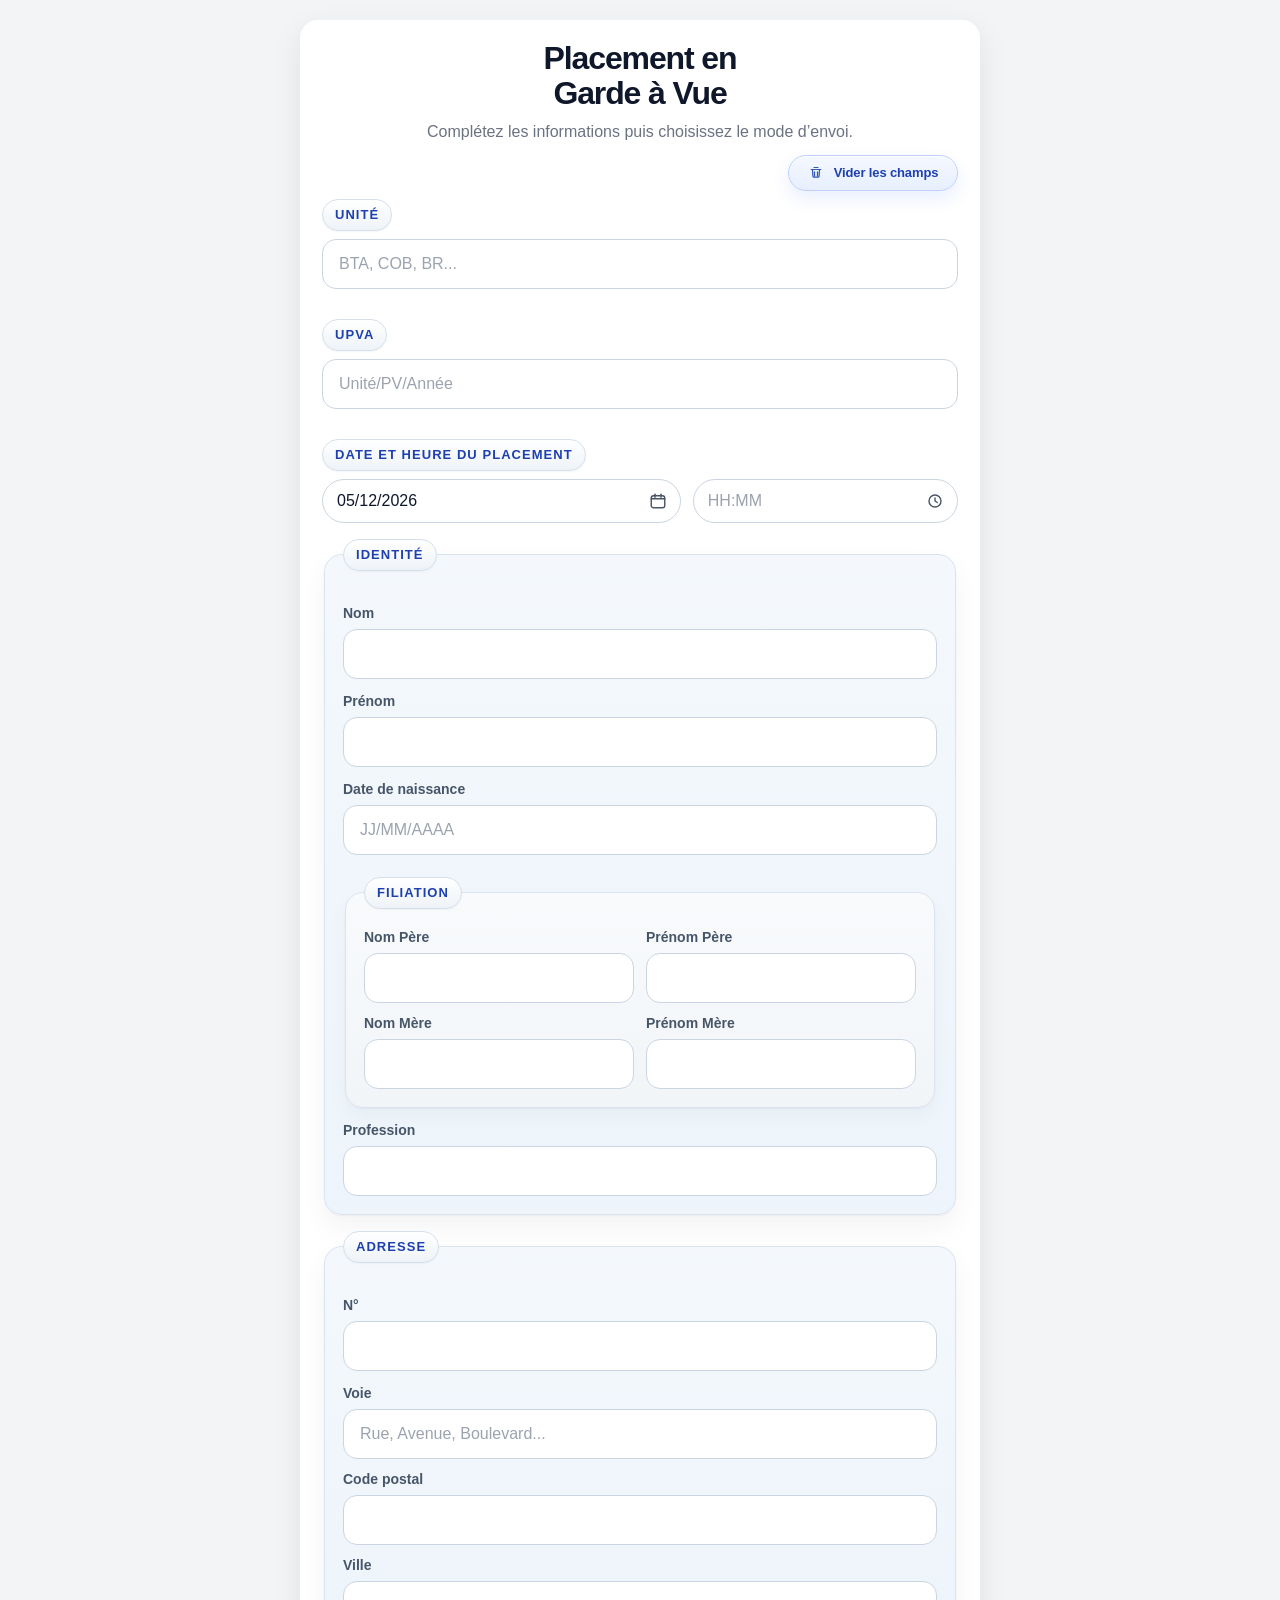
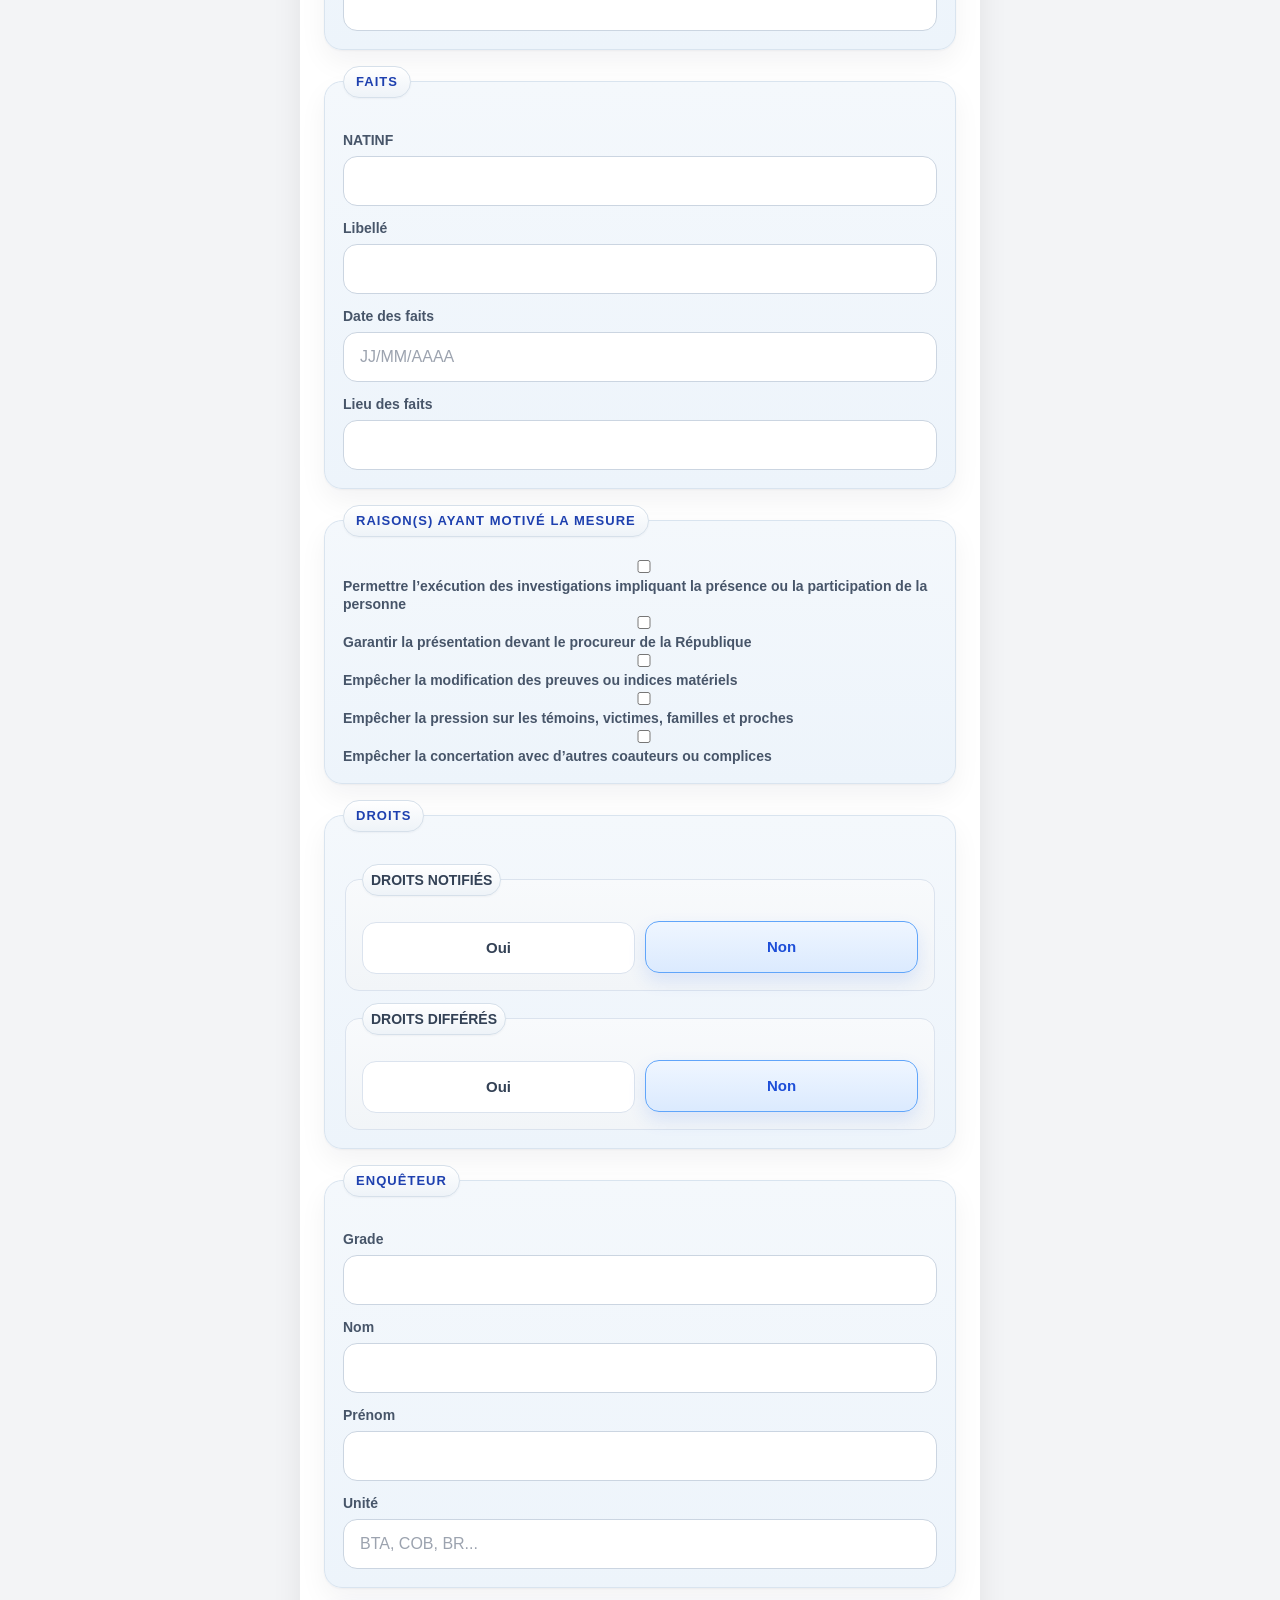
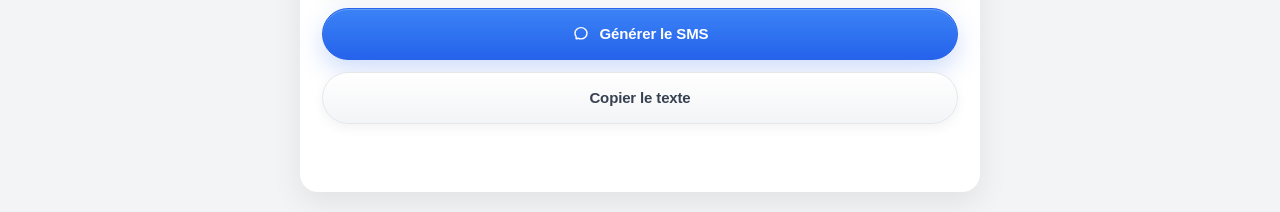
==== commit 5e3b41a4: "Update index.html" ====
--- a/index.html
+++ b/index.html
@@ -164,6 +164,26 @@
           </div>
         </fieldset>
 
+<fieldset class="bloc">
+  <legend>Raison(s) ayant motivé la mesure</legend>
+  <div class="choix-multiples">
+    <input type="checkbox" id="motif1" name="raisonsMesure" value="de permettre l'exécution des investigations impliquant la présence ou la participation de la personne" />
+    <label for="motif1">Permettre l’exécution des investigations impliquant la présence ou la participation de la personne</label>
+
+    <input type="checkbox" id="motif2" name="raisonsMesure" value="de garantir la présentation de la personne devant le procureur de la République" />
+    <label for="motif2">Garantir la présentation devant le procureur de la République</label>
+
+    <input type="checkbox" id="motif3" name="raisonsMesure" value="d'empêcher que la personne ne modifie les preuves ou indices matériels" />
+    <label for="motif3">Empêcher la modification des preuves ou indices matériels</label>
+
+    <input type="checkbox" id="motif4" name="raisonsMesure" value="d'empêcher que la personne ne fasse pression sur les témoins ou les victimes ainsi que sur leurs familles et proches" />
+    <label for="motif4">Empêcher la pression sur les témoins, victimes, familles et proches</label>
+
+    <input type="checkbox" id="motif5" name="raisonsMesure" value="d'empêcher que la personne ne se concerte avec d'autres personnes susceptibles d'être ses coauteurs ou complices." />
+    <label for="motif5">Empêcher la concertation avec d’autres coauteurs ou complices</label>
+  </div>
+</fieldset>
+
         <fieldset class="bloc">
           <legend>Droits</legend>
           <fieldset class="ligne-radio radio-cartes">
@@ -267,6 +287,7 @@
           <button type="button" id="btnCopier" class="btn btn-tertiaire">Copier le texte</button>
         </div>
 
+        
         <p id="retour" class="retour" aria-live="polite"></p>
       </form>
     </section>
--- a/style.css
+++ b/style.css
@@ -453,6 +453,7 @@
   margin: -4px 0 18px 0;
 }
 
+
   .btn-utilitaire {
     width: 100%;
     min-height: 46px;
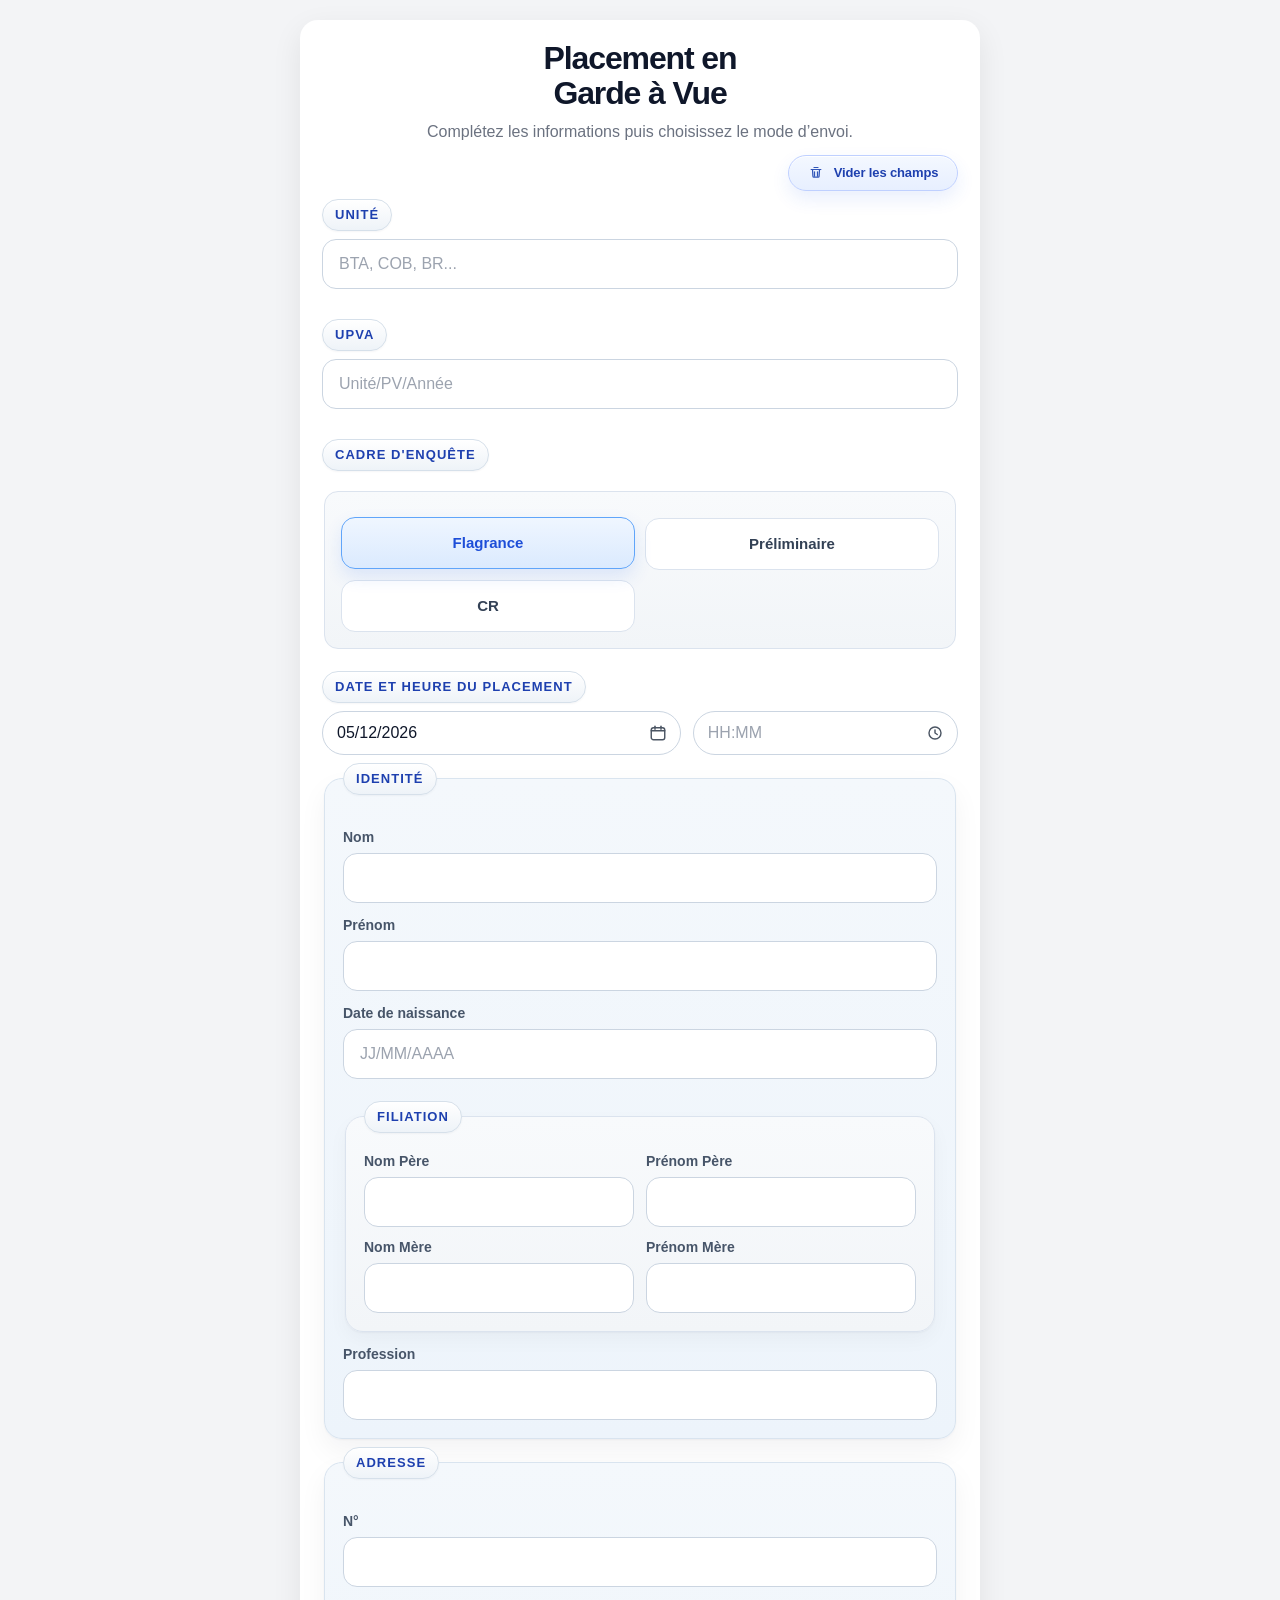
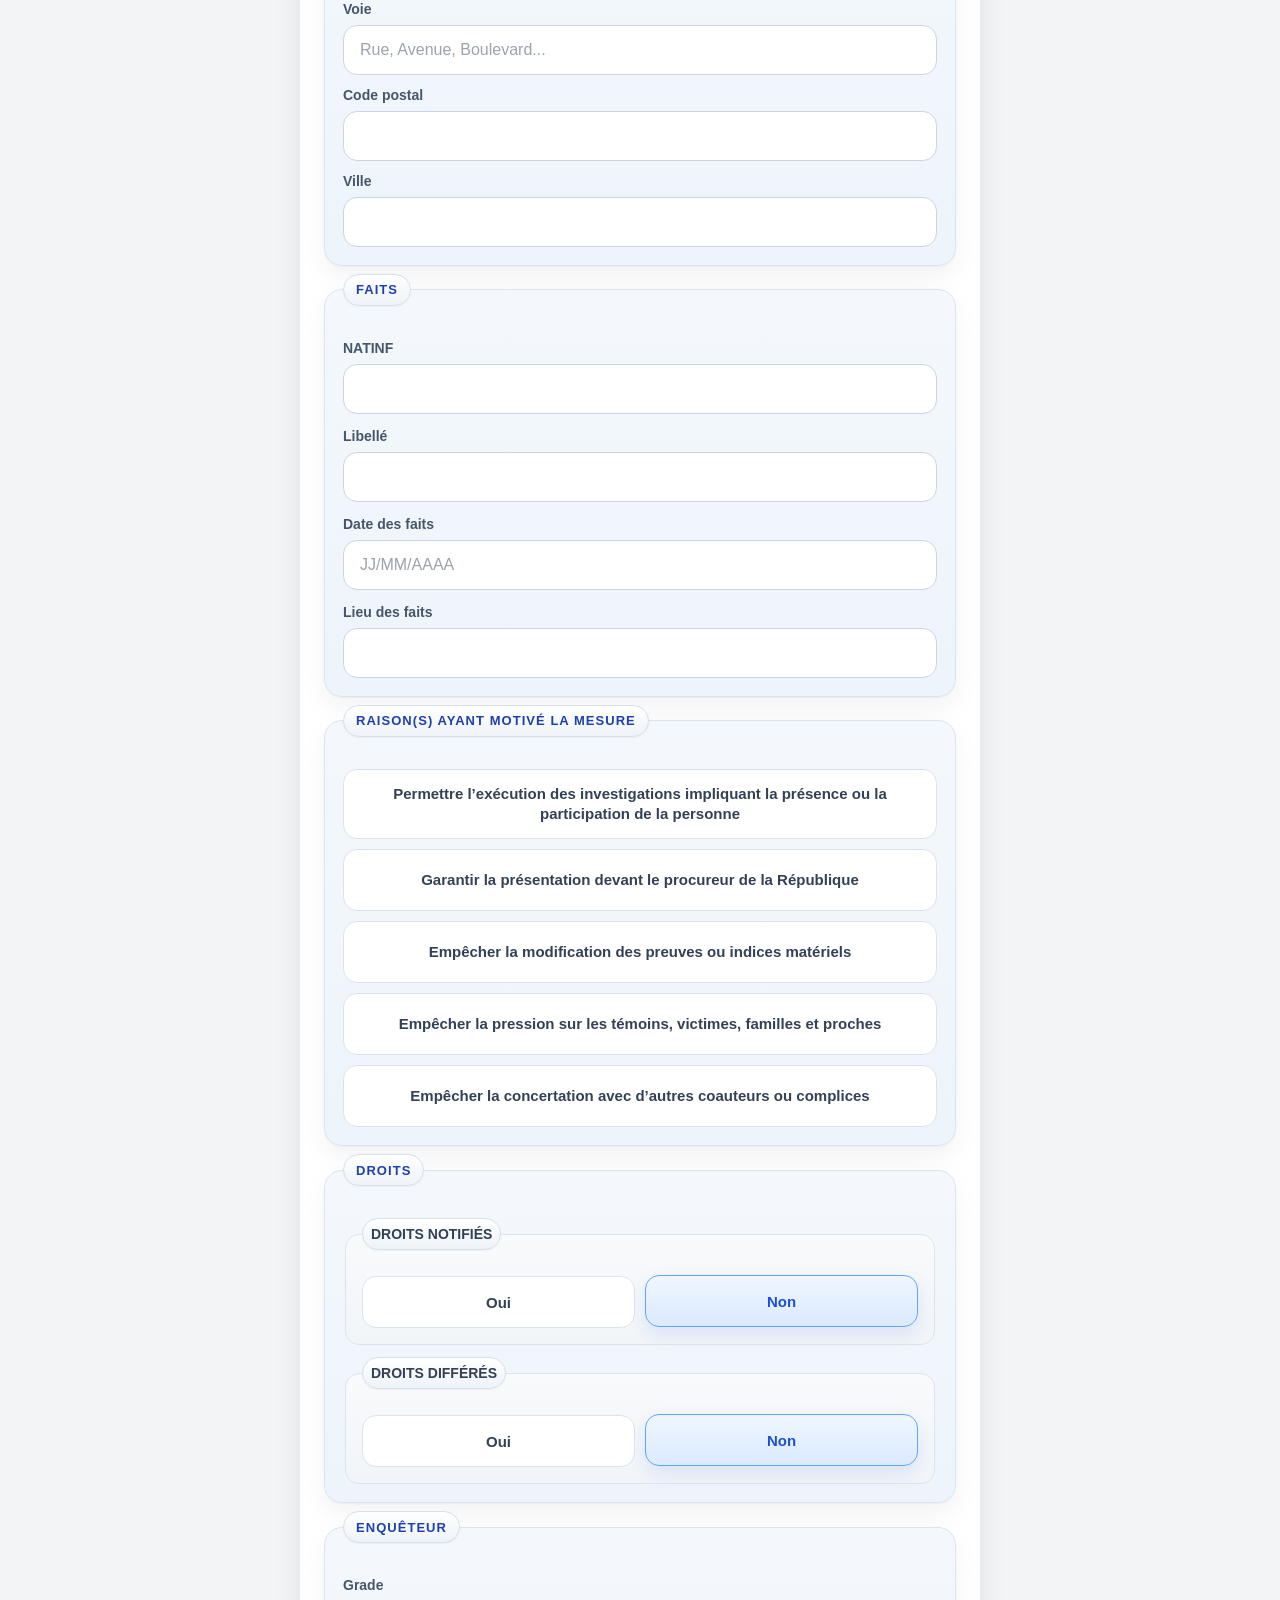
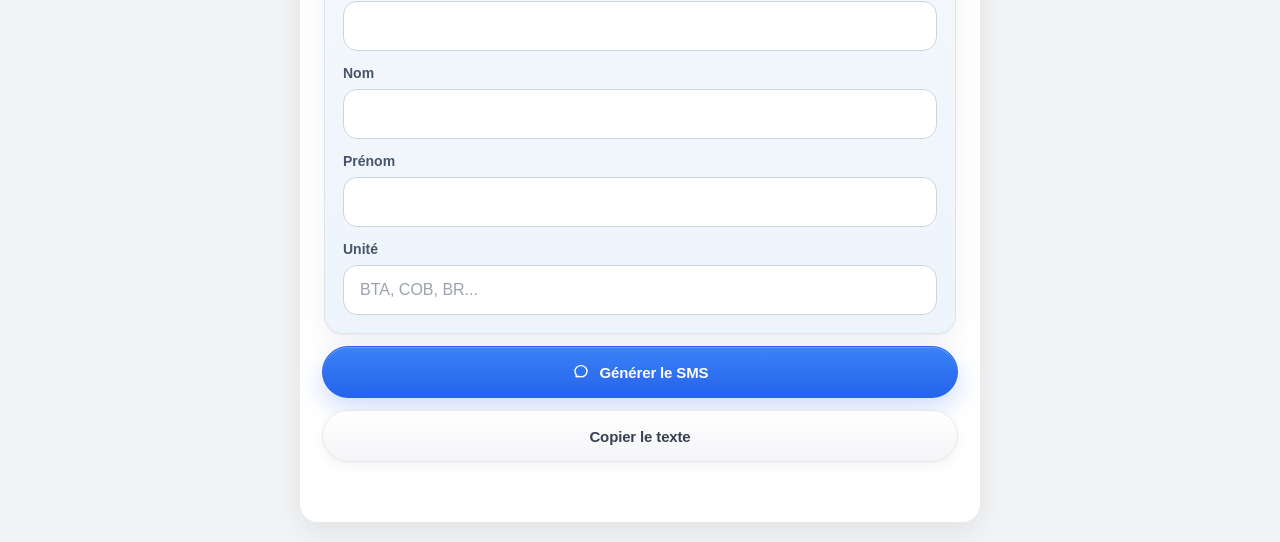
==== commit 8713ceeb: "Update index.html" ====
--- a/index.html
+++ b/index.html
@@ -48,6 +48,22 @@
           <input id="upva" name="upva" type="text" placeholder="Unité/PV/Année" maxlength="17" autocomplete="off" autocorrect="off" autocapitalize="off" spellcheck="false" />
         </div>
 
+<div class="champ">
+  <label for="cadreenquête" class="titre-bulle">Cadre d'enquête</label>
+  <fieldset class="ligne-radio radio-cartes">
+    <div class="radio-options radio-options-trois">
+      <input type="radio" id="cadreEnqueteFlagrance" name="cadreEnquete" value="Flagrance" checked />
+      <label for="cadreEnqueteFlagrance">Flagrance</label>
+
+      <input type="radio" id="cadreEnquetePréliminaire" name="cadreEnquete" value="Préliminaire" />
+      <label for="cadreEnquetePréliminaire">Préliminaire</label>
+
+      <input type="radio" id="cadreEnqueteCr" name="cadreEnquete" value="CR" />
+      <label for="cadreEnqueteCr">CR</label>
+    </div>
+  </fieldset>
+</fieldset>
+
        <div class="champ">
   <label for="datePlacement" class="titre-bulle">Date et heure du placement</label>
   <div class="ligne-double ligne-placement">
--- a/style.css
+++ b/style.css
@@ -601,4 +601,66 @@
   stroke-width: 1.9;
   stroke-linecap: round;
   stroke-linejoin: round;
+}
+
+.choix-multiples {
+  display: grid;
+  grid-template-columns: 1fr;
+  gap: 10px;
+  margin-top: 12px;
+}
+
+.choix-multiples input[type="checkbox"] {
+  position: absolute;
+  opacity: 0;
+  pointer-events: none;
+}
+
+.choix-multiples label {
+  display: flex;
+  align-items: center;
+  justify-content: center;
+  min-height: 62px;
+  margin: 0;
+  padding: 14px 16px;
+  border-radius: 14px;
+  background: #ffffff;
+  border: 1px solid #dbe3ee;
+  font-weight: 700;
+  font-size: 15px;
+  color: #334155;
+  cursor: pointer;
+  text-align: center;
+  line-height: 1.35;
+  transition:
+    transform 0.15s ease,
+    background 0.2s ease,
+    border-color 0.2s ease,
+    box-shadow 0.2s ease,
+    color 0.2s ease;
+}
+
+.choix-multiples label:hover {
+  background: #f1f5f9;
+  border-color: #cbd5e1;
+}
+
+.choix-multiples input[type="checkbox"]:focus + label {
+  outline: none;
+  box-shadow: 0 0 0 4px rgba(37, 99, 235, 0.12);
+  border-color: #2563eb;
+}
+
+.choix-multiples input[type="checkbox"]:checked + label {
+  background: linear-gradient(180deg, #eff6ff 0%, #dbeafe 100%);
+  border-color: #60a5fa;
+  color: #1d4ed8;
+  box-shadow: 0 8px 18px rgba(37, 99, 235, 0.12);
+  transform: translateY(-1px);
+}
+
+@media (max-width: 520px) {
+  .choix-multiples {
+    grid-template-columns: 1fr;
+  }
 }
